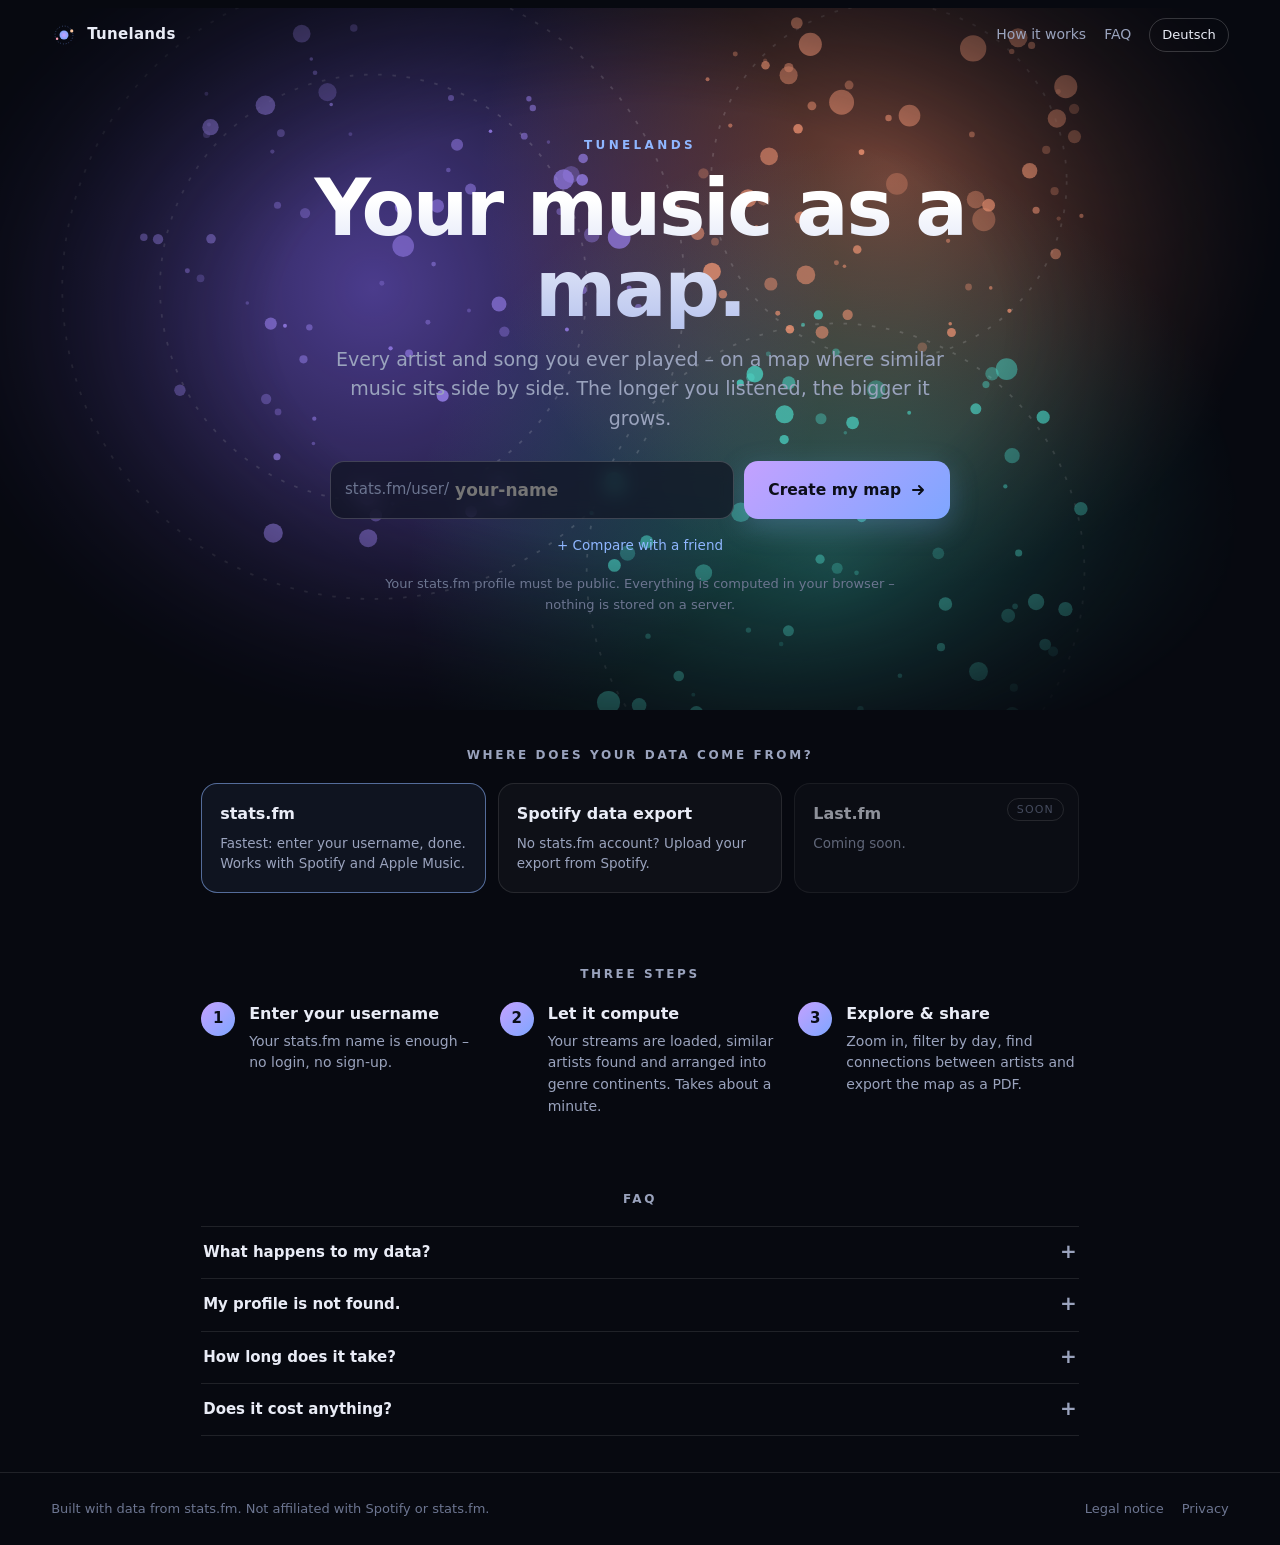
==== index.html @ 8b044fb0 "Klangkarte Beta" ====
<!doctype html>
<html lang="de">
<head>
<meta charset="utf-8">
<meta name="viewport" content="width=device-width,initial-scale=1,viewport-fit=cover">
<meta name="color-scheme" content="dark">
<meta name="robots" content="noindex, nofollow">
<title>Klangkarte – deine Musik als Landkarte</title>
<meta name="description" content="Deine Hörhistorie als interaktive Landkarte: ähnliche Artists liegen nebeneinander, die Größe zeigt deine Hörzeit. Mit stats.fm in einer Minute erstellt.">
<meta property="og:title" content="Klangkarte – deine Musik als Landkarte">
<meta property="og:description" content="Jeder Artist, jeder Song, den du je gehört hast – als Karte.">
<link rel="icon" href="data:image/svg+xml,%3Csvg xmlns='http://www.w3.org/2000/svg' viewBox='0 0 64 64'%3E%3Cdefs%3E%3CradialGradient id='g'%3E%3Cstop offset='0' stop-color='%23c4a1ff'/%3E%3Cstop offset='1' stop-color='%237ea6ff'/%3E%3C/radialGradient%3E%3C/defs%3E%3Crect width='64' height='64' rx='14' fill='%230b0e18'/%3E%3Ccircle cx='32' cy='32' r='11' fill='url(%23g)'/%3E%3Ccircle cx='32' cy='32' r='22' fill='none' stroke='%237ea6ff' stroke-opacity='.5' stroke-dasharray='2 5' stroke-width='2'/%3E%3Ccircle cx='51' cy='22' r='4' fill='%23ffc9a3'/%3E%3Ccircle cx='15' cy='41' r='3' fill='%23ff9fb5'/%3E%3C/svg%3E">
<meta name="theme-color" content="#070910">
<link rel="manifest" href="manifest.webmanifest">
<link rel="apple-touch-icon" href="icon-180.png">
<link rel="stylesheet" href="app.css" data-landing-css>
</head>
<body>
<div id="landing">
  <header class="top">
    <a class="brand" href="./"><svg width="26" height="26" viewBox="0 0 64 64" aria-hidden="true"><defs><radialGradient id="lg"><stop offset="0" stop-color="#c4a1ff"/><stop offset="1" stop-color="#7ea6ff"/></radialGradient></defs><circle cx="32" cy="32" r="11" fill="url(#lg)"/><circle cx="32" cy="32" r="22" fill="none" stroke="#7ea6ff" stroke-opacity=".55" stroke-dasharray="2 5" stroke-width="2"/><circle cx="51" cy="22" r="4" fill="#ffc9a3"/><circle cx="15" cy="41" r="3" fill="#ff9fb5"/></svg><span data-i="brand">Klangkarte</span></a>
    <nav><a href="#how" data-i="nav.how">So geht’s</a><a href="#faq" data-i="nav.faq">Fragen</a><button id="lang" type="button" data-i="lang.switch">English</button></nav>
  </header>

  <main>
    <section class="hero">
      <div class="art" aria-hidden="true">
        <svg viewBox="0 0 720 560" preserveAspectRatio="xMidYMid slice">
          <defs>
            <radialGradient id="g1" cx="50%" cy="50%" r="50%"><stop offset="0" stop-color="#8a6bff" stop-opacity=".55"/><stop offset="1" stop-color="#8a6bff" stop-opacity="0"/></radialGradient>
            <radialGradient id="g2" cx="50%" cy="50%" r="50%"><stop offset="0" stop-color="#ff8f6b" stop-opacity=".45"/><stop offset="1" stop-color="#ff8f6b" stop-opacity="0"/></radialGradient>
            <radialGradient id="g3" cx="50%" cy="50%" r="50%"><stop offset="0" stop-color="#3fd6c4" stop-opacity=".4"/><stop offset="1" stop-color="#3fd6c4" stop-opacity="0"/></radialGradient>
          </defs>
          <circle cx="210" cy="240" r="260" fill="url(#g1)"/><circle cx="500" cy="180" r="230" fill="url(#g2)"/><circle cx="470" cy="400" r="240" fill="url(#g3)"/>
          <g class="orb" fill="none" stroke="#fff" stroke-opacity=".16" stroke-dasharray="2 6">
            <circle cx="210" cy="240" r="120"/><circle cx="210" cy="240" r="175"/><circle cx="500" cy="180" r="100"/><circle cx="470" cy="400" r="140"/>
          </g>
          <g id="dots"></g>
        </svg>
      </div>
      <div class="inner">
        <div class="kicker" data-i="hero.kicker">Klangkarte</div>
        <h1 data-i="hero.title">Deine Musik als Landkarte.</h1>
        <p class="lead" data-i="hero.lead">Jeder Artist, jeder Song, den du je gehört hast – als Karte.</p>
        <form id="gen" autocomplete="off">
          <label class="field"><span class="pre" data-i="in.prefix">stats.fm/user/</span><input id="user" name="user" type="text" inputmode="text" autocapitalize="none" autocorrect="off" spellcheck="false" data-ip="in.placeholder" placeholder="dein-name" aria-label="stats.fm"></label>
          <button class="go" type="submit"><span data-i="in.go">Karte erstellen</span><svg width="16" height="16" viewBox="0 0 16 16" fill="none" stroke="currentColor" stroke-width="2" stroke-linecap="round" stroke-linejoin="round"><path d="M3 8h10M9 4l4 4-4 4"/></svg></button>
        </form>
        <div class="cmpbox"><button type="button" id="cmp-toggle" class="linkbtn"><span data-i="in.cmp">+ Mit einem Freund vergleichen</span></button>
          <label class="field hidden" id="cmp-field"><span class="pre" data-i="in.prefix2">Freund auf stats.fm/user/</span><input id="friend" type="text" autocapitalize="none" autocorrect="off" spellcheck="false" data-ip="in.cmp.ph" placeholder="name-des-freundes" aria-label="stats.fm friend"></label></div>
        <p class="hint" data-i="in.hint">Dein stats.fm-Profil muss öffentlich sein.</p>
        <div id="recent" class="recent hidden"></div>
      </div>
    </section>

    <section class="sources">
      <h2 data-i="src.title">Woher kommen deine Daten?</h2>
      <div class="cards">
        <button class="src on" data-src="statsfm" type="button"><b data-i="src.statsfm">stats.fm</b><span data-i="src.statsfm.d">Am schnellsten</span></button>
        <button class="src" data-src="spotify" id="src-spotify" type="button"><b data-i="src.spotify">Spotify-Datenexport</b><span data-i="src.spotify.d"></span></button>
        <button class="src dis" data-src="lastfm" type="button" disabled><b data-i="src.lastfm">Last.fm</b><span data-i="src.lastfm.d"></span><em data-i="src.soon">bald</em></button>
      </div>
    </section>

    <section id="how" class="how">
      <h2 data-i="how.title">In drei Schritten</h2>
      <ol>
        <li><b>1</b><div><h3 data-i="how.1">Nutzername eingeben</h3><p data-i="how.1d"></p></div></li>
        <li><b>2</b><div><h3 data-i="how.2">Berechnen lassen</h3><p data-i="how.2d"></p></div></li>
        <li><b>3</b><div><h3 data-i="how.3">Erkunden &amp; teilen</h3><p data-i="how.3d"></p></div></li>
      </ol>
    </section>

    <section id="faq" class="faq">
      <h2 data-i="faq.title">Fragen</h2>
      <details><summary data-i="faq.q1">Was passiert mit meinen Daten?</summary><p data-i="faq.a1"></p></details>
      <details><summary data-i="faq.q2">Mein Profil wird nicht gefunden.</summary><p data-i="faq.a2"></p></details>
      <details><summary data-i="faq.q3">Wie lange dauert es?</summary><p data-i="faq.a3"></p></details>
      <details><summary data-i="faq.q4">Kostet das etwas?</summary><p data-i="faq.a4"></p></details>
    </section>
  </main>

  <footer><span data-i="foot.made"></span><span class="sp"></span><a href="impressum.html" data-i="foot.imprint">Impressum</a><a href="datenschutz.html" data-i="foot.privacy">Datenschutz</a></footer>
</div>

<div id="progress" role="status" aria-live="polite">
  <div class="card">
    <div class="kicker" data-i="brand">Klangkarte</div>
    <h2 data-i="p.title">Deine Musik wird kartiert …</h2>
    <ol id="psteps">
      <li id="ps-profile" data-state="wait"><span class="dot"></span><div><b data-i="p.profile">Profil laden</b><span class="sub"></span><div class="bar"><i></i></div></div></li>
      <li id="ps-read" data-state="wait" class="hidden"><span class="dot"></span><div><b data-i="p.read">Datei lesen</b><span class="sub"></span><div class="bar"><i></i></div></div></li>
      <li id="ps-lookup" data-state="wait" class="hidden"><span class="dot"></span><div><b data-i="p.lookup">Artists und Cover nachschlagen</b><span class="sub"></span><div class="bar"><i></i></div></div></li>
      <li id="ps-streams" data-state="wait"><span class="dot"></span><div><b data-i="p.streams">Streams laden</b><span class="sub"></span><div class="bar"><i></i></div></div></li>
      <li id="ps-compute" data-state="wait"><span class="dot"></span><div><b data-i="p.compute">Karte berechnen</b><span class="sub"></span><div class="bar"><i></i></div></div></li>
      <li id="ps-images" data-state="wait"><span class="dot"></span><div><b data-i="p.images">Cover laden</b><span class="sub"></span><div class="bar"><i></i></div></div></li>
    </ol>
    <button id="pcancel" type="button" class="ghost" data-i="p.cancel">Abbrechen</button>
    <div id="perr" class="hidden"><h3 data-i="err.title">Das hat leider nicht geklappt</h3><p id="perr-msg"></p><button id="perr-back" type="button" class="go" data-i="err.back">Zurück</button></div>
  </div>
</div>

<div id="spmodal" class="modal" role="dialog" aria-modal="true" aria-labelledby="sp-h"><div class="card">
  <button class="mx" id="sp-close" type="button" aria-label="Close">×</button>
  <h2 id="sp-h" data-i="sp.title">Spotify-Datenexport</h2>
  <p class="lead2" data-i="sp.lead">Lade deinen Streaming-Verlauf von Spotify hoch. Die Dateien bleiben auf deinem Gerät; nur Künstlernamen werden bei stats.fm nachgeschlagen, um Genres und Cover zu finden.</p>
  <details class="how2"><summary data-i="sp.how">So bekommst du den Export</summary>
    <ol><li data-i="sp.s1">Öffne spotify.com/account/privacy und melde dich an.</li><li data-i="sp.s2">Wähle „Erweiterter Streaming-Verlauf“ (Extended streaming history) und fordere die Daten an.</li><li data-i="sp.s3">Spotify schickt dir eine E-Mail mit einem Download-Link. Das dauert meist ein paar Tage, manchmal bis zu 30 Tage.</li><li data-i="sp.s4">Lade die ZIP-Datei herunter und wähle sie unten aus, oder die Dateien „Streaming_History_Audio_….json“ daraus.</li></ol>
  </details>
  <label class="drop" id="sp-drop"><input id="sp-files" type="file" accept=".zip,.json,application/json,application/zip" multiple><span id="sp-drop-t" data-i="sp.drop">ZIP oder JSON-Dateien hierher ziehen oder auswählen</span></label>
  <label class="nm"><span data-i="sp.name">Anzeigename</span><input id="sp-name" type="text" maxlength="40" data-ip="sp.name.ph" placeholder="Mein Spotify"></label>
  <p id="sp-err" class="sperr hidden"></p>
  <div class="mrow"><button id="sp-go" class="go" type="button" disabled data-i="in.go">Karte erstellen</button></div>
</div></div>
<script src="pipeline.js"></script>
<script src="atlas.js"></script>
<script src="app.js"></script>
</body>
</html>
---- app.css ----
/* Klangkarte – Startseite (wird beim Start des Viewers deaktiviert) */
:root{--bg:#070910;--text:#e9ecf6;--muted:#9aa3bd;--dim:#6c7590;--line:rgba(255,255,255,.1);--line2:rgba(255,255,255,.18);--grad:linear-gradient(135deg,#c4a1ff,#7ea6ff);--ink:#0b0e18;--glass:rgba(16,20,34,.72)}
*{box-sizing:border-box;margin:0}
html{background:var(--bg);scroll-behavior:smooth}
body{background:var(--bg);color:var(--text);font:15px/1.55 "Segoe UI Variable Text","Segoe UI",system-ui,-apple-system,"Helvetica Neue",Arial,sans-serif;-webkit-font-smoothing:antialiased;min-height:100vh}
.hidden{display:none !important}
button{font:inherit;color:inherit;background:none;border:0;cursor:pointer}
a{color:inherit}
#landing{min-height:100vh;display:flex;flex-direction:column;transition:opacity .4s,transform .4s}
#landing.away{opacity:0;pointer-events:none;transform:scale(.985)}
.top{display:flex;align-items:center;justify-content:space-between;padding:18px max(20px,4vw);position:relative;z-index:3}
.brand{display:flex;align-items:center;gap:10px;text-decoration:none;font-weight:650;letter-spacing:.02em}
.top nav{display:flex;align-items:center;gap:18px;font-size:14px;color:var(--muted)}
.top nav a{text-decoration:none}.top nav a:hover{color:var(--text)}
#lang{padding:6px 12px;border:1px solid var(--line2);border-radius:99px;font-size:13px;color:var(--text)}
#lang:hover{background:rgba(255,255,255,.06)}
main{flex:1}
.hero{position:relative;min-height:min(78vh,720px);display:grid;place-items:center;padding:30px max(20px,4vw) 60px;overflow:hidden;margin-top:-62px;padding-top:92px}
.hero .art{position:absolute;inset:0;opacity:.95;mask-image:radial-gradient(ellipse at 50% 45%,#000 40%,transparent 88%)}
.hero .art svg{width:100%;height:100%}
.hero .orb{animation:spin 140s linear infinite;transform-origin:center;transform-box:fill-box}
@keyframes spin{to{transform:rotate(360deg)}}
.hero .inner{position:relative;max-width:760px;text-align:center}
.kicker{font-size:12px;letter-spacing:.28em;text-transform:uppercase;color:#8fb6ff;font-weight:650}
h1{font-size:clamp(40px,7.2vw,78px);line-height:1.03;letter-spacing:-.03em;font-weight:760;margin:14px 0 16px;background:linear-gradient(180deg,#fff 20%,#b8c4ee);-webkit-background-clip:text;background-clip:text;color:transparent}
.lead{font-size:clamp(16px,2vw,19px);color:var(--muted);max-width:640px;margin:0 auto 28px}
#gen{display:flex;gap:10px;justify-content:center;flex-wrap:wrap;max-width:620px;margin:0 auto}
.field{flex:1 1 320px;display:flex;align-items:center;background:var(--glass);border:1px solid var(--line2);border-radius:14px;padding:0 14px;backdrop-filter:blur(10px);transition:border-color .2s,box-shadow .2s}
.field:focus-within{border-color:#8fb6ff;box-shadow:0 0 0 4px rgba(126,166,255,.18)}
.field .pre{color:var(--dim);font-size:15px;white-space:nowrap}
.field input{flex:1;min-width:0;background:none;border:0;outline:0;color:var(--text);font:inherit;font-size:17px;padding:15px 6px;font-weight:550}
.go{display:inline-flex;align-items:center;justify-content:center;gap:9px;padding:0 24px;min-height:52px;border-radius:14px;background:var(--grad);color:var(--ink);font-weight:700;font-size:15.5px;transition:transform .15s,filter .15s,box-shadow .2s;box-shadow:0 8px 28px rgba(126,166,255,.25)}
.go:hover{filter:brightness(1.07);transform:translateY(-1px)}
.go:active{transform:none}
.hint{font-size:13px;color:var(--dim);margin-top:14px;max-width:520px;margin-inline:auto}
section h2{font-size:12px;letter-spacing:.22em;text-transform:uppercase;color:var(--muted);font-weight:650;margin-bottom:18px;text-align:center}
.sources,.how,.faq{max-width:980px;margin:0 auto;padding:36px max(20px,4vw)}
.cards{display:grid;grid-template-columns:repeat(auto-fit,minmax(230px,1fr));gap:12px}
.src{position:relative;text-align:left;padding:18px;border:1px solid var(--line);border-radius:16px;background:rgba(255,255,255,.03);display:flex;flex-direction:column;gap:6px;transition:border-color .2s,background .2s}
.src b{font-size:16px}.src span{font-size:13.5px;color:var(--muted)}
.src.on{border-color:rgba(143,182,255,.55);background:rgba(126,166,255,.07)}
.src.dis{opacity:.6;cursor:default}
.src em{position:absolute;top:14px;right:14px;font-style:normal;font-size:11px;letter-spacing:.1em;text-transform:uppercase;color:var(--dim);border:1px solid var(--line2);border-radius:99px;padding:2px 9px}
.how ol{list-style:none;padding:0;display:grid;grid-template-columns:repeat(auto-fit,minmax(240px,1fr));gap:18px}
.how li{display:flex;gap:14px;align-items:flex-start}
.how li b{flex:none;width:34px;height:34px;border-radius:50%;display:grid;place-items:center;background:var(--grad);color:var(--ink);font-weight:760}
.how h3{font-size:16px;margin-bottom:4px}.how p{font-size:14px;color:var(--muted)}
.faq details{border-top:1px solid var(--line);padding:14px 2px}
.faq details:last-child{border-bottom:1px solid var(--line)}
.faq summary{cursor:pointer;font-weight:600;list-style:none;display:flex;justify-content:space-between;gap:12px}
.faq summary::after{content:"+";color:var(--muted);font-size:20px;line-height:1}
.faq details[open] summary::after{content:"–"}
.faq p{color:var(--muted);margin-top:8px;font-size:14.5px;max-width:720px}
footer{display:flex;gap:18px;align-items:center;flex-wrap:wrap;padding:26px max(20px,4vw);border-top:1px solid var(--line);font-size:13px;color:var(--dim)}
footer .sp{flex:1}footer a{text-decoration:none}footer a:hover{color:var(--text)}

/* Fortschritt */
#progress{position:fixed;inset:0;z-index:20;display:none;place-items:center;padding:20px;background:radial-gradient(ellipse at 50% 30%,#12172a,#070910 70%)}
#progress.show{display:grid}
#progress .card{width:min(520px,100%);padding:30px 28px;border:1px solid var(--line);border-radius:22px;background:var(--glass);backdrop-filter:blur(14px)}
#progress h2{font-size:28px;letter-spacing:-.02em;margin:8px 0 22px;text-align:left;text-transform:none;color:var(--text);font-weight:720}
#psteps{list-style:none;padding:0;display:flex;flex-direction:column;gap:14px}
#psteps li{display:flex;gap:14px;align-items:flex-start;opacity:.45;transition:opacity .3s}
#psteps li[data-state=run],#psteps li[data-state=done]{opacity:1}
#psteps .dot{flex:none;width:18px;height:18px;border-radius:50%;border:2px solid var(--line2);margin-top:2px;position:relative}
#psteps li[data-state=run] .dot{border-color:#8fb6ff;border-top-color:transparent;animation:rot 0.9s linear infinite}
#psteps li[data-state=done] .dot{background:var(--grad);border-color:transparent}
#psteps li[data-state=done] .dot::after{content:"";position:absolute;left:5px;top:2px;width:4px;height:8px;border:solid var(--ink);border-width:0 2px 2px 0;transform:rotate(45deg)}
@keyframes rot{to{transform:rotate(360deg)}}
#psteps li>div{flex:1;min-width:0}
#psteps b{font-weight:600}.sub{display:block;font-size:12.5px;color:var(--muted);min-height:1.2em}
.bar{height:4px;border-radius:2px;background:rgba(255,255,255,.08);overflow:hidden;margin-top:6px}
.bar i{display:block;height:100%;width:0;background:var(--grad);border-radius:2px;transition:width .25s}
.ghost{margin-top:22px;padding:9px 16px;border:1px solid var(--line2);border-radius:10px;font-size:13px;color:var(--muted)}
.ghost:hover{color:var(--text)}
#perr{margin-top:6px}#perr h3{font-size:18px;margin-bottom:8px}#perr p{color:var(--muted);margin-bottom:18px;line-height:1.5}
@media (max-width:560px){.top nav a{display:none}.go{width:100%}.field{flex-basis:100%}}
@media (prefers-reduced-motion:reduce){.hero .orb{animation:none}}

.recent{margin:22px auto 0;max-width:560px;display:flex;flex-wrap:wrap;gap:8px;justify-content:center;align-items:center}
.recent .rh{width:100%;font-size:11px;letter-spacing:.2em;text-transform:uppercase;color:var(--dim);margin-bottom:2px}
.recent .chip{display:flex;border:1px solid var(--line2);border-radius:12px;background:rgba(255,255,255,.04);overflow:hidden}
.recent .o{display:flex;flex-direction:column;align-items:flex-start;padding:8px 12px;text-align:left}
.recent .o b{font-size:14px}.recent .o small{font-size:11.5px;color:var(--muted)}
.recent .o:hover{background:rgba(255,255,255,.07)}
.recent .x{padding:0 10px;color:var(--dim);font-size:18px}.recent .x:hover{color:var(--text);background:rgba(255,255,255,.07)}

.modal{position:fixed;inset:0;z-index:30;display:none;place-items:center;padding:16px;background:rgba(4,6,12,.72);backdrop-filter:blur(8px)}
.modal.show{display:grid}
.modal .card{position:relative;width:min(560px,100%);max-height:calc(100vh - 32px);overflow:auto;padding:26px 26px 22px;border:1px solid var(--line);border-radius:20px;background:#0e1222}
.modal h2{font-size:22px;letter-spacing:-.01em;margin:0 0 8px;text-transform:none;color:var(--text);text-align:left;font-weight:720}
.modal .lead2{color:var(--muted);font-size:14.5px;margin-bottom:14px}
.mx{position:absolute;top:12px;right:14px;font-size:26px;line-height:1;color:var(--muted);width:34px;height:34px;border-radius:9px}.mx:hover{background:rgba(255,255,255,.07);color:var(--text)}
.how2{border:1px solid var(--line);border-radius:12px;padding:10px 14px;margin-bottom:14px;background:rgba(255,255,255,.03)}
.how2 summary{cursor:pointer;font-weight:600;font-size:14px}
.how2 ol{margin:10px 0 2px;padding-left:20px;color:var(--muted);font-size:13.5px;display:grid;gap:6px}
.drop{display:grid;place-items:center;text-align:center;min-height:104px;border:1.5px dashed var(--line2);border-radius:14px;padding:16px;color:var(--muted);cursor:pointer;transition:border-color .2s,background .2s}
.drop:hover,.drop.over{border-color:#8fb6ff;background:rgba(126,166,255,.07);color:var(--text)}
.drop input{position:absolute;opacity:0;width:1px;height:1px}
.nm{display:flex;align-items:center;gap:12px;margin-top:14px;font-size:13.5px;color:var(--muted)}
.nm input{flex:1;background:rgba(255,255,255,.05);border:1px solid var(--line2);border-radius:10px;color:var(--text);font:inherit;padding:9px 12px;outline:0}
.nm input:focus{border-color:#8fb6ff}
.sperr{margin-top:12px;color:#ff8c9e;font-size:13.5px}
.mrow{display:flex;justify-content:flex-end;margin-top:16px}
.mrow .go:disabled{opacity:.4;cursor:default;transform:none;filter:none}

.cmpbox{margin:12px auto 0;max-width:620px;display:flex;flex-direction:column;align-items:center;gap:10px}
.linkbtn{font-size:13.5px;color:#8fb6ff;padding:4px 8px;border-radius:8px}.linkbtn:hover{background:rgba(143,182,255,.1)}
#cmp-field{width:100%}
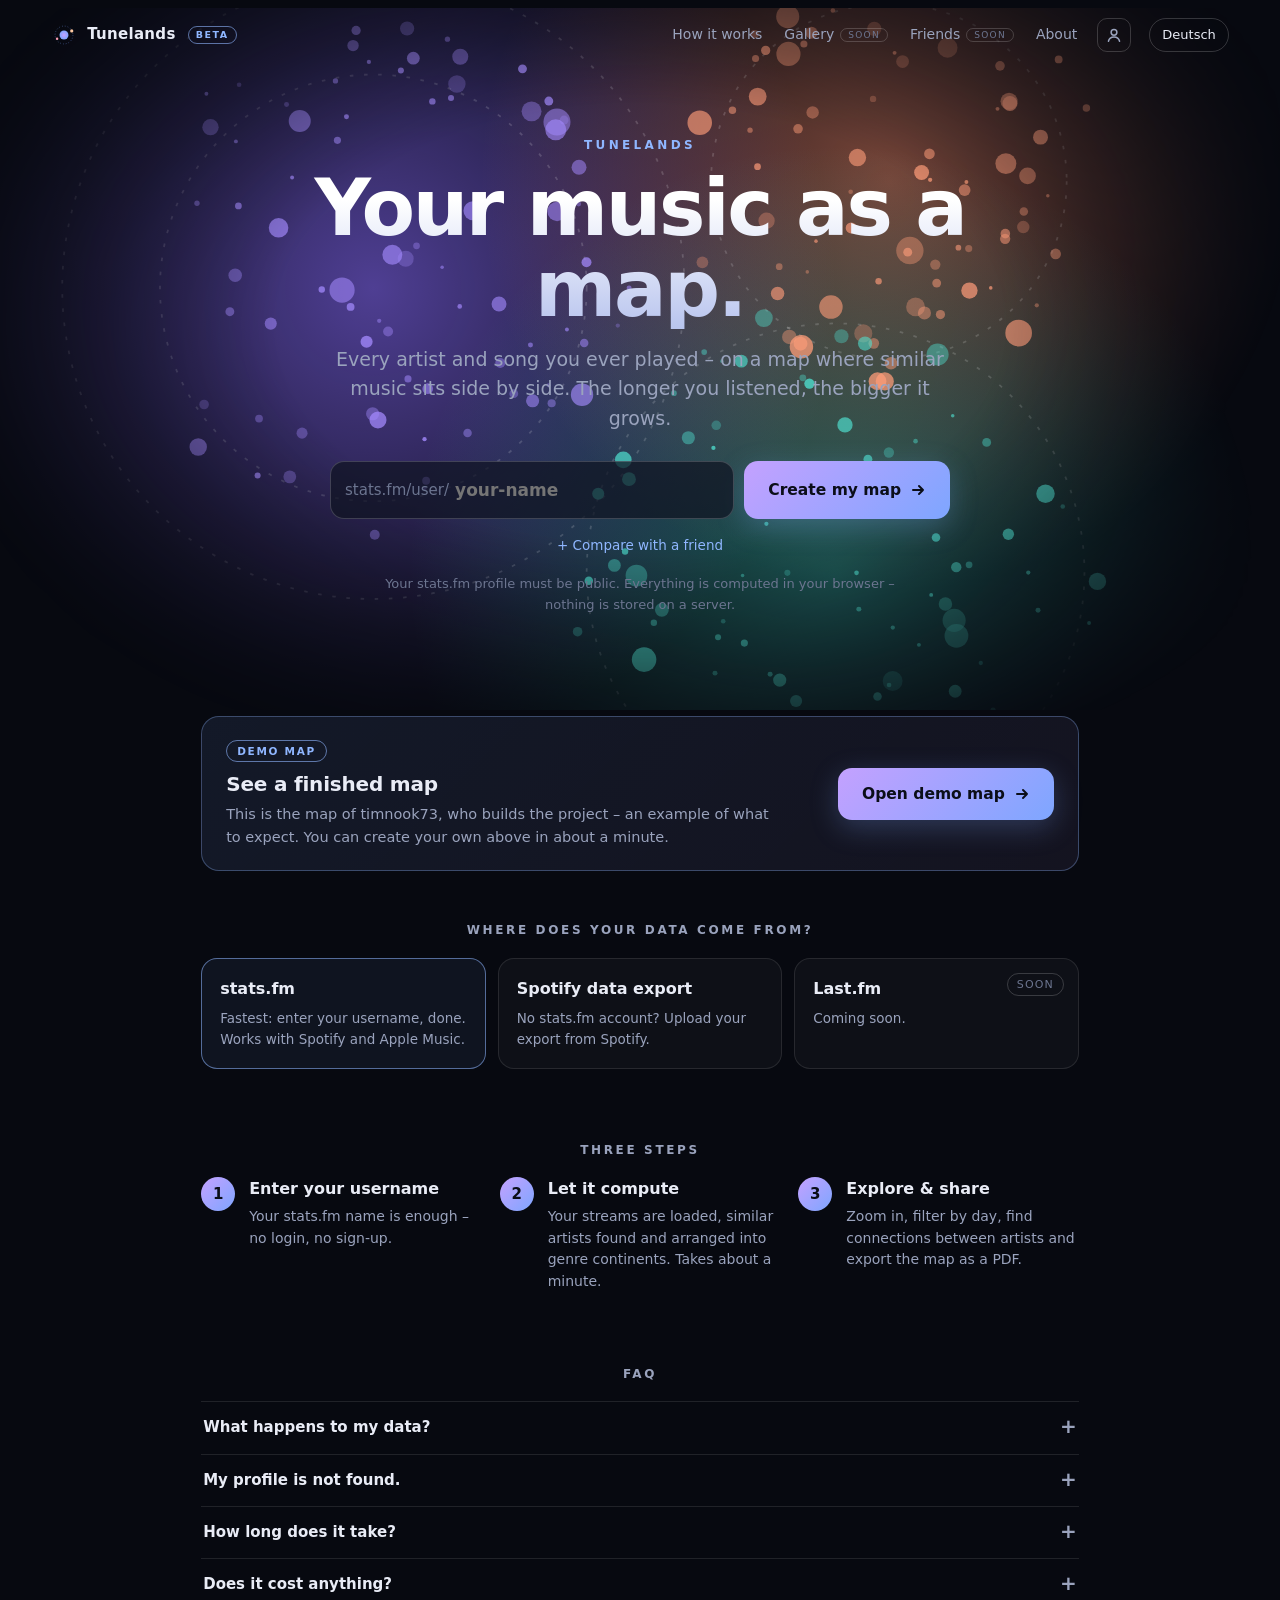
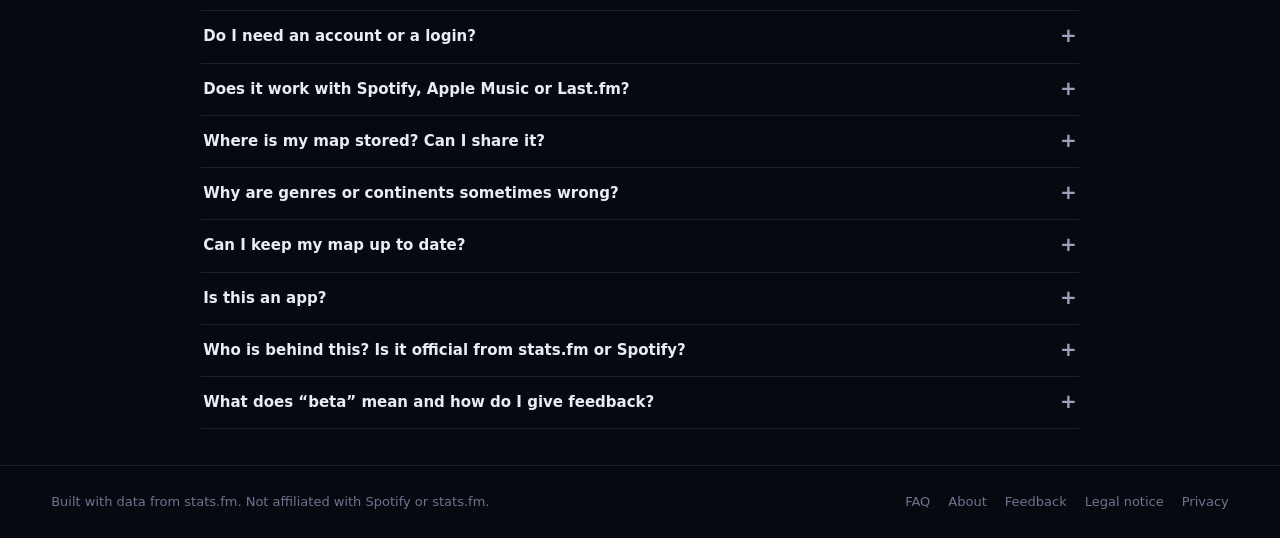
==== commit 75fb1ed9: "Update" ====
--- a/index.html
+++ b/index.html
@@ -14,13 +14,11 @@
 <link rel="manifest" href="manifest.webmanifest">
 <link rel="apple-touch-icon" href="icon-180.png">
 <link rel="stylesheet" href="app.css" data-landing-css>
+<script>try{var l=localStorage.getItem('kk-lang')||(/^de/i.test(navigator.language||'')?'de':'en');document.documentElement.lang=l}catch(e){}</script>
 </head>
 <body>
 <div id="landing">
-  <header class="top">
-    <a class="brand" href="./"><svg width="26" height="26" viewBox="0 0 64 64" aria-hidden="true"><defs><radialGradient id="lg"><stop offset="0" stop-color="#c4a1ff"/><stop offset="1" stop-color="#7ea6ff"/></radialGradient></defs><circle cx="32" cy="32" r="11" fill="url(#lg)"/><circle cx="32" cy="32" r="22" fill="none" stroke="#7ea6ff" stroke-opacity=".55" stroke-dasharray="2 5" stroke-width="2"/><circle cx="51" cy="22" r="4" fill="#ffc9a3"/><circle cx="15" cy="41" r="3" fill="#ff9fb5"/></svg><span data-i="brand">Klangkarte</span></a>
-    <nav><a href="#how" data-i="nav.how">So geht’s</a><a href="#faq" data-i="nav.faq">Fragen</a><button id="lang" type="button" data-i="lang.switch">English</button></nav>
-  </header>
+  <header class="top"><a class="brand" href="./"><svg width="26" height="26" viewBox="0 0 64 64" aria-hidden="true"><defs><radialGradient id="lg"><stop offset="0" stop-color="#c4a1ff"/><stop offset="1" stop-color="#7ea6ff"/></radialGradient></defs><circle cx="32" cy="32" r="11" fill="url(#lg)"/><circle cx="32" cy="32" r="22" fill="none" stroke="#7ea6ff" stroke-opacity=".55" stroke-dasharray="2 5" stroke-width="2"/><circle cx="51" cy="22" r="4" fill="#ffc9a3"/><circle cx="15" cy="41" r="3" fill="#ff9fb5"/></svg><span class="l-de">Klangkarte</span><span class="l-en">Tunelands</span><span class="betachip" id="betachip" hidden>Beta</span></a><button id="menu" class="menubtn" type="button" aria-label="Menü" aria-expanded="false"><i></i><i></i><i></i></button><nav id="nav"><a href="how.html"><span class="l-de">So geht’s</span><span class="l-en">How it works</span></a><a href="gallery.html"><span class="l-de">Galerie</span><span class="l-en">Gallery</span><em class="soonchip"><span class="l-de">bald</span><span class="l-en">soon</span></em></a><a href="friends.html"><span class="l-de">Freunde</span><span class="l-en">Friends</span><em class="soonchip"><span class="l-de">bald</span><span class="l-en">soon</span></em></a><a href="about.html"><span class="l-de">Über uns</span><span class="l-en">About</span></a><a class="profbtn" href="profile.html" aria-label="Profil"><svg width="18" height="18" viewBox="0 0 20 20" fill="none" stroke="currentColor" stroke-width="1.7" stroke-linecap="round"><circle cx="10" cy="7" r="3.2"/><path d="M3.8 17c.8-3.2 3.3-4.8 6.2-4.8s5.4 1.6 6.2 4.8"/></svg></a><button id="lang" type="button"><span class="l-de">English</span><span class="l-en">Deutsch</span></button></nav></header>
 
   <main>
     <section class="hero">
@@ -31,11 +29,11 @@
             <radialGradient id="g2" cx="50%" cy="50%" r="50%"><stop offset="0" stop-color="#ff8f6b" stop-opacity=".45"/><stop offset="1" stop-color="#ff8f6b" stop-opacity="0"/></radialGradient>
             <radialGradient id="g3" cx="50%" cy="50%" r="50%"><stop offset="0" stop-color="#3fd6c4" stop-opacity=".4"/><stop offset="1" stop-color="#3fd6c4" stop-opacity="0"/></radialGradient>
           </defs>
-          <circle cx="210" cy="240" r="260" fill="url(#g1)"/><circle cx="500" cy="180" r="230" fill="url(#g2)"/><circle cx="470" cy="400" r="240" fill="url(#g3)"/>
+          <circle class="glow g1" cx="210" cy="240" r="260" fill="url(#g1)"/><circle class="glow g2" cx="500" cy="180" r="230" fill="url(#g2)"/><circle class="glow g3" cx="470" cy="400" r="240" fill="url(#g3)"/>
           <g class="orb" fill="none" stroke="#fff" stroke-opacity=".16" stroke-dasharray="2 6">
             <circle cx="210" cy="240" r="120"/><circle cx="210" cy="240" r="175"/><circle cx="500" cy="180" r="100"/><circle cx="470" cy="400" r="140"/>
           </g>
-          <g id="dots"></g>
+          <g id="dots"><g class="drift d1" id="dots1"></g><g class="drift d2" id="dots2"></g><g class="drift d3" id="dots3"></g></g>
         </svg>
       </div>
       <div class="inner">
@@ -50,6 +48,13 @@
           <label class="field hidden" id="cmp-field"><span class="pre" data-i="in.prefix2">Freund auf stats.fm/user/</span><input id="friend" type="text" autocapitalize="none" autocorrect="off" spellcheck="false" data-ip="in.cmp.ph" placeholder="name-des-freundes" aria-label="stats.fm friend"></label></div>
         <p class="hint" data-i="in.hint">Dein stats.fm-Profil muss öffentlich sein.</p>
         <div id="recent" class="recent hidden"></div>
+      </div>
+    </section>
+
+    <section class="demo" id="demo">
+      <div class="dcard">
+        <div class="dtxt"><span class="dbadge" data-i="demo.badge">Demo-Karte</span><h2 data-i="demo.title">Schau dir eine fertige Karte an</h2><p data-i="demo.d">Das ist die Karte von timnook73, der das Projekt baut – als Beispiel, was dich erwartet. Deine eigene Karte erstellst du oben in einer Minute.</p></div>
+        <a id="demo-go" class="go ghostgo" href="https://timnook73.github.io/Klangkarte-App/" rel="noopener"><span data-i="demo.go">Demo-Karte öffnen</span><svg width="16" height="16" viewBox="0 0 16 16" fill="none" stroke="currentColor" stroke-width="2" stroke-linecap="round" stroke-linejoin="round"><path d="M3 8h10M9 4l4 4-4 4"/></svg></a>
       </div>
     </section>
 
@@ -77,10 +82,18 @@
       <details><summary data-i="faq.q2">Mein Profil wird nicht gefunden.</summary><p data-i="faq.a2"></p></details>
       <details><summary data-i="faq.q3">Wie lange dauert es?</summary><p data-i="faq.a3"></p></details>
       <details><summary data-i="faq.q4">Kostet das etwas?</summary><p data-i="faq.a4"></p></details>
+      <details><summary data-i="faq.q5">x</summary><p data-i="faq.a5"></p></details>
+      <details><summary data-i="faq.q6">x</summary><p data-i="faq.a6"></p></details>
+      <details><summary data-i="faq.q7">x</summary><p data-i="faq.a7"></p></details>
+      <details><summary data-i="faq.q8">x</summary><p data-i="faq.a8"></p></details>
+      <details><summary data-i="faq.q9">x</summary><p data-i="faq.a9"></p></details>
+      <details><summary data-i="faq.q10">x</summary><p data-i="faq.a10"></p></details>
+      <details><summary data-i="faq.q11">x</summary><p data-i="faq.a11"></p></details>
+      <details><summary data-i="faq.q12">x</summary><p data-i="faq.a12"></p></details>
     </section>
   </main>
 
-  <footer><span data-i="foot.made"></span><span class="sp"></span><a href="impressum.html" data-i="foot.imprint">Impressum</a><a href="datenschutz.html" data-i="foot.privacy">Datenschutz</a></footer>
+  <footer><span><span class="l-de">Gebaut mit Daten von stats.fm. Nicht mit Spotify oder stats.fm verbunden.</span><span class="l-en">Built with data from stats.fm. Not affiliated with Spotify or stats.fm.</span></span><span class="sp"></span><a href="index.html#faq"><span class="l-de">Fragen</span><span class="l-en">FAQ</span></a><a href="about.html"><span class="l-de">Über uns</span><span class="l-en">About</span></a><a id="foot-donate" class="hidden" href="#" target="_blank" rel="noopener"><span class="l-de">Projekt unterstützen</span><span class="l-en">Support the project</span></a><a id="foot-fb" class="hidden" href="#" target="_blank" rel="noopener">Feedback</a><a href="impressum.html"><span class="l-de">Impressum</span><span class="l-en">Legal notice</span></a><a href="datenschutz.html"><span class="l-de">Datenschutz</span><span class="l-en">Privacy</span></a></footer>
 </div>
 
 <div id="progress" role="status" aria-live="polite">
@@ -112,8 +125,10 @@
   <p id="sp-err" class="sperr hidden"></p>
   <div class="mrow"><button id="sp-go" class="go" type="button" disabled data-i="in.go">Karte erstellen</button></div>
 </div></div>
+<script src="config.js"></script>
 <script src="pipeline.js"></script>
 <script src="atlas.js"></script>
 <script src="app.js"></script>
+<script src="site.js"></script>
 </body>
 </html>
--- a/app.css
+++ b/app.css
@@ -1,8 +1,8 @@
 /* Klangkarte – Startseite (wird beim Start des Viewers deaktiviert) */
 :root{--bg:#070910;--text:#e9ecf6;--muted:#9aa3bd;--dim:#6c7590;--line:rgba(255,255,255,.1);--line2:rgba(255,255,255,.18);--grad:linear-gradient(135deg,#c4a1ff,#7ea6ff);--ink:#0b0e18;--glass:rgba(16,20,34,.72)}
 *{box-sizing:border-box;margin:0}
-html{background:var(--bg);scroll-behavior:smooth}
-body{background:var(--bg);color:var(--text);font:15px/1.55 "Segoe UI Variable Text","Segoe UI",system-ui,-apple-system,"Helvetica Neue",Arial,sans-serif;-webkit-font-smoothing:antialiased;min-height:100vh}
+html{background:var(--bg);scroll-behavior:smooth;overflow-x:clip}
+body{overflow-x:clip;max-width:100vw;background:var(--bg);color:var(--text);font:15px/1.55 "Segoe UI Variable Text","Segoe UI",system-ui,-apple-system,"Helvetica Neue",Arial,sans-serif;-webkit-font-smoothing:antialiased;min-height:100vh}
 .hidden{display:none !important}
 button{font:inherit;color:inherit;background:none;border:0;cursor:pointer}
 a{color:inherit}
@@ -10,25 +10,27 @@
 #landing.away{opacity:0;pointer-events:none;transform:scale(.985)}
 .top{display:flex;align-items:center;justify-content:space-between;padding:18px max(20px,4vw);position:relative;z-index:3}
 .brand{display:flex;align-items:center;gap:10px;text-decoration:none;font-weight:650;letter-spacing:.02em}
+.betachip{margin-left:2px;padding:1px 7px;border-radius:999px;border:1px solid rgba(143,182,255,.6);color:#8fb6ff;font-size:9.5px;letter-spacing:.16em;text-transform:uppercase;font-weight:650}
+.betachip[hidden]{display:none}
 .top nav{display:flex;align-items:center;gap:18px;font-size:14px;color:var(--muted)}
 .top nav a{text-decoration:none}.top nav a:hover{color:var(--text)}
 #lang{padding:6px 12px;border:1px solid var(--line2);border-radius:99px;font-size:13px;color:var(--text)}
 #lang:hover{background:rgba(255,255,255,.06)}
 main{flex:1}
-.hero{position:relative;min-height:min(78vh,720px);display:grid;place-items:center;padding:30px max(20px,4vw) 60px;overflow:hidden;margin-top:-62px;padding-top:92px}
+.hero{position:relative;min-height:min(78vh,720px);display:grid;grid-template-columns:minmax(0,1fr);place-items:center;padding:30px max(20px,4vw) 60px;overflow:hidden;margin-top:-62px;padding-top:92px}
 .hero .art{position:absolute;inset:0;opacity:.95;mask-image:radial-gradient(ellipse at 50% 45%,#000 40%,transparent 88%)}
 .hero .art svg{width:100%;height:100%}
 .hero .orb{animation:spin 140s linear infinite;transform-origin:center;transform-box:fill-box}
 @keyframes spin{to{transform:rotate(360deg)}}
-.hero .inner{position:relative;max-width:760px;text-align:center}
+.hero .inner{position:relative;width:100%;max-width:760px;min-width:0;text-align:center}
 .kicker{font-size:12px;letter-spacing:.28em;text-transform:uppercase;color:#8fb6ff;font-weight:650}
 h1{font-size:clamp(40px,7.2vw,78px);line-height:1.03;letter-spacing:-.03em;font-weight:760;margin:14px 0 16px;background:linear-gradient(180deg,#fff 20%,#b8c4ee);-webkit-background-clip:text;background-clip:text;color:transparent}
 .lead{font-size:clamp(16px,2vw,19px);color:var(--muted);max-width:640px;margin:0 auto 28px}
-#gen{display:flex;gap:10px;justify-content:center;flex-wrap:wrap;max-width:620px;margin:0 auto}
-.field{flex:1 1 320px;display:flex;align-items:center;background:var(--glass);border:1px solid var(--line2);border-radius:14px;padding:0 14px;backdrop-filter:blur(10px);transition:border-color .2s,box-shadow .2s}
+#gen{display:flex;gap:10px;justify-content:center;flex-wrap:wrap;width:100%;max-width:620px;margin:0 auto}
+.field{flex:1 1 320px;min-width:0;display:flex;align-items:center;background:var(--glass);border:1px solid var(--line2);border-radius:14px;padding:0 14px;backdrop-filter:blur(10px);transition:border-color .2s,box-shadow .2s}
 .field:focus-within{border-color:#8fb6ff;box-shadow:0 0 0 4px rgba(126,166,255,.18)}
-.field .pre{color:var(--dim);font-size:15px;white-space:nowrap}
-.field input{flex:1;min-width:0;background:none;border:0;outline:0;color:var(--text);font:inherit;font-size:17px;padding:15px 6px;font-weight:550}
+.field .pre{color:var(--dim);font-size:clamp(12.5px,3.7vw,15px);white-space:nowrap;flex:none}
+.field input{flex:1;width:100%;min-width:0;background:none;border:0;outline:0;color:var(--text);font:inherit;font-size:17px;padding:15px 6px;font-weight:550}
 .go{display:inline-flex;align-items:center;justify-content:center;gap:9px;padding:0 24px;min-height:52px;border-radius:14px;background:var(--grad);color:var(--ink);font-weight:700;font-size:15.5px;transition:transform .15s,filter .15s,box-shadow .2s;box-shadow:0 8px 28px rgba(126,166,255,.25)}
 .go:hover{filter:brightness(1.07);transform:translateY(-1px)}
 .go:active{transform:none}
@@ -74,8 +76,38 @@
 .ghost{margin-top:22px;padding:9px 16px;border:1px solid var(--line2);border-radius:10px;font-size:13px;color:var(--muted)}
 .ghost:hover{color:var(--text)}
 #perr{margin-top:6px}#perr h3{font-size:18px;margin-bottom:8px}#perr p{color:var(--muted);margin-bottom:18px;line-height:1.5}
-@media (max-width:560px){.top nav a{display:none}.go{width:100%}.field{flex-basis:100%}}
-@media (prefers-reduced-motion:reduce){.hero .orb{animation:none}}
+@media (max-width:560px){.go{width:100%}.field{flex-basis:100%}.hero{padding-inline:16px}}
+/* Bewegung: Hintergrund atmet und driftet, Texte blenden weich ein */
+.hero .drift{animation:drift 26s ease-in-out infinite alternate;transform-box:fill-box;transform-origin:center}
+.hero .drift.d2{animation-duration:32s;animation-delay:-9s}.hero .drift.d3{animation-duration:29s;animation-delay:-17s}
+@keyframes drift{0%{transform:translate(-16px,10px) scale(.98)}50%{transform:translate(12px,-14px) scale(1.03)}100%{transform:translate(18px,12px) scale(1)}}
+.hero .glow{animation:breathe 9s ease-in-out infinite;transform-box:fill-box;transform-origin:center}
+.hero .glow.g2{animation-duration:12s;animation-delay:-4s}.hero .glow.g3{animation-duration:15s;animation-delay:-8s}
+@keyframes breathe{0%,100%{transform:scale(.94);opacity:.8}50%{transform:scale(1.08);opacity:1}}
+.hero .tw{animation:twinkle 4.8s ease-in-out infinite}
+@keyframes twinkle{0%,100%{opacity:.18}50%{opacity:1}}
+@keyframes rise{from{opacity:0;transform:translateY(26px)}to{opacity:1;transform:none}}
+@keyframes fadein{from{opacity:0}to{opacity:1}}
+.top{animation:fadein .9s .05s both}
+.hero .inner>*{animation:rise .95s cubic-bezier(.2,.7,.2,1) both}
+.hero .inner>:nth-child(1){animation-delay:.15s}.hero .inner>:nth-child(2){animation-delay:.28s}.hero .inner>:nth-child(3){animation-delay:.42s}
+.hero .inner>:nth-child(4){animation-delay:.56s}.hero .inner>:nth-child(5){animation-delay:.7s}.hero .inner>:nth-child(6){animation-delay:.8s}.hero .inner>:nth-child(7){animation-delay:.9s}
+.hero .art{animation:fadein 1.8s .1s both}
+/* beim Scrollen: Bereiche blenden nacheinander ein (Klasse rv setzt app.js, nur wenn Bewegung erlaubt ist) */
+.rv{opacity:0;transform:translateY(28px);transition:opacity .8s cubic-bezier(.2,.7,.2,1),transform .8s cubic-bezier(.2,.7,.2,1);transition-delay:calc(var(--d,0) * 90ms)}
+.rv.in{opacity:1;transform:none}
+.src,.go,.dcard{will-change:auto}
+@media (prefers-reduced-motion:reduce){.hero .orb,.hero .drift,.hero .glow,.hero .tw,.hero .inner>*,.hero .art,.top{animation:none}.rv{opacity:1;transform:none;transition:none}}
+
+/* Demo-Karte */
+.demo{max-width:980px;margin:0 auto;padding:6px max(20px,4vw) 14px}
+.dcard{display:flex;align-items:center;justify-content:space-between;gap:20px;flex-wrap:wrap;padding:22px 24px;border:1px solid rgba(143,182,255,.32);border-radius:18px;background:linear-gradient(135deg,rgba(126,166,255,.10),rgba(196,161,255,.07))}
+.dtxt{flex:1 1 320px;min-width:0}
+.dbadge{display:inline-block;padding:2px 10px;border-radius:99px;border:1px solid rgba(143,182,255,.6);color:#8fb6ff;font-size:10.5px;letter-spacing:.16em;text-transform:uppercase;font-weight:650}
+.dcard h2{line-height:1.25;margin:10px 0 6px;text-align:left;font-size:20px;letter-spacing:-.01em;text-transform:none;color:var(--text);font-weight:720}
+.dcard p{color:var(--muted);font-size:14.5px;max-width:560px}
+.ghostgo{text-decoration:none;background:var(--grad);flex:none}
+@media (max-width:560px){.dcard{padding:18px}.ghostgo{width:100%}}
 
 .recent{margin:22px auto 0;max-width:560px;display:flex;flex-wrap:wrap;gap:8px;justify-content:center;align-items:center}
 .recent .rh{width:100%;font-size:11px;letter-spacing:.2em;text-transform:uppercase;color:var(--dim);margin-bottom:2px}
@@ -107,3 +139,81 @@
 .cmpbox{margin:12px auto 0;max-width:620px;display:flex;flex-direction:column;align-items:center;gap:10px}
 .linkbtn{font-size:13.5px;color:#8fb6ff;padding:4px 8px;border-radius:8px}.linkbtn:hover{background:rgba(143,182,255,.1)}
 #cmp-field{width:100%}
+
+/* ===== Mehrseiten-Gerüst: gemeinsame Kopfzeile, Unterseiten ===== */
+html[lang=de] .l-en,html[lang=en] .l-de{display:none !important}
+.top nav a{padding:6px 2px;border-radius:10px}
+.top nav a.on{color:var(--text)}
+.soonchip{margin-left:6px;font-style:normal;font-size:9px;letter-spacing:.14em;text-transform:uppercase;color:var(--dim);border:1px solid var(--line2);border-radius:99px;padding:1px 7px;vertical-align:1px}
+.profbtn{display:inline-grid;place-items:center;width:34px;height:34px;padding:0 !important;border:1px solid var(--line2);border-radius:50%;color:var(--muted)}
+.profbtn:hover,.profbtn.on{color:var(--text);background:rgba(255,255,255,.06)}
+.menubtn{display:none;width:42px;height:42px;border:1px solid var(--line2);border-radius:12px;flex-direction:column;align-items:center;justify-content:center;gap:4px}
+.menubtn i{display:block;width:18px;height:2px;border-radius:2px;background:var(--text);transition:transform .2s,opacity .2s}
+.menubtn[aria-expanded=true] i:nth-child(1){transform:translateY(6px) rotate(45deg)}
+.menubtn[aria-expanded=true] i:nth-child(2){opacity:0}
+.menubtn[aria-expanded=true] i:nth-child(3){transform:translateY(-6px) rotate(-45deg)}
+@media (max-width:820px){
+  .menubtn{display:flex}
+  .top nav{display:none;position:absolute;top:calc(100% - 4px);left:max(16px,4vw);right:max(16px,4vw);flex-direction:column;align-items:stretch;gap:2px;padding:10px;background:rgba(12,16,30,.97);border:1px solid var(--line2);border-radius:18px;backdrop-filter:blur(14px);box-shadow:0 18px 50px rgba(0,0,0,.5);z-index:20;font-size:16px}
+  .top nav.open{display:flex}
+  .top nav a{padding:12px 14px}
+  .top nav .profbtn{width:auto;height:auto;border-radius:10px;border:0;justify-content:flex-start;padding:12px 14px !important;display:flex;gap:10px}
+  .top nav .profbtn::after{content:"Profil";font-size:16px}
+  html[lang=en] .top nav .profbtn::after{content:"Profile"}
+  #lang{align-self:flex-start;margin:6px 4px 4px}
+}
+
+/* Unterseiten */
+body.sub #landing{min-height:100vh}
+.phero{padding:46px max(20px,4vw) 14px;text-align:center}
+.phero .pin{max-width:720px;margin:0 auto}
+.phero h1{font-size:clamp(32px,6vw,54px);margin:12px 0 12px}
+.phero .lead{margin-bottom:8px}
+.phero.small{padding-top:30px}.phero.small h1{font-size:clamp(28px,5vw,40px);margin-bottom:0}
+.phero .dbadge{margin-bottom:14px}
+.psec{max-width:980px;margin:0 auto;padding:18px max(20px,4vw)}
+.pgrid{display:grid;grid-template-columns:repeat(auto-fit,minmax(min(100%,320px),1fr));gap:16px;align-items:start}
+.pcard{min-width:0;padding:22px;border:1px solid var(--line);border-radius:18px;background:rgba(255,255,255,.03)}
+.pcard h2{text-align:left;text-transform:none;letter-spacing:-.01em;font-size:18px;color:var(--text);font-weight:700;margin-bottom:10px}
+.ptxt{font-size:14.5px;color:var(--muted)}
+.ptxt p+p,.ptxt ul+p,.ptxt ol+p,.ptxt p+ul,.ptxt div+p{margin-top:10px}
+.ptxt ul,.ptxt ol{padding-left:1.25em}
+.ptxt li{margin:6px 0}
+.ptxt li::marker{color:var(--dim)}
+.ptxt b{color:var(--text);font-weight:650}
+.ptxt a{color:#8fb6ff}
+.muted{color:var(--dim) !important;font-size:13px}
+.center{text-align:center;color:var(--muted)}.center a{color:#8fb6ff}
+.bigsteps{list-style:none;padding:0;display:grid;grid-template-columns:repeat(auto-fit,minmax(min(100%,260px),1fr));gap:18px}
+.bigsteps li{display:flex;gap:14px;align-items:flex-start;padding:18px;border:1px solid var(--line);border-radius:18px;background:rgba(255,255,255,.03)}
+.bigsteps b{flex:none;width:36px;height:36px;border-radius:50%;display:grid;place-items:center;background:var(--grad);color:var(--ink);font-weight:760}
+.bigsteps h3{font-size:16px;margin-bottom:4px}.bigsteps p{font-size:14px;color:var(--muted)}
+.skelgrid{display:grid;grid-template-columns:repeat(auto-fit,minmax(min(100%,200px),1fr));gap:14px}
+.skel{position:relative;padding:14px;border:1px dashed var(--line2);border-radius:16px;background:rgba(255,255,255,.02);overflow:hidden}
+.sk-art{aspect-ratio:4/3;border-radius:12px;background:radial-gradient(ellipse at 50% 50%,rgba(126,166,255,.14),rgba(7,9,16,0) 70%),#0d1120;position:relative;overflow:hidden;margin-bottom:12px}
+.sk-art i{position:absolute;border-radius:50%;background:var(--grad);opacity:.5;animation:skf 6s ease-in-out infinite}
+.sk-art i:nth-child(1){width:22%;aspect-ratio:1;left:18%;top:22%}
+.sk-art i:nth-child(2){width:12%;aspect-ratio:1;left:58%;top:32%;animation-delay:-1.5s;background:#ffc9a3}
+.sk-art i:nth-child(3){width:16%;aspect-ratio:1;left:40%;top:60%;animation-delay:-3s;background:#4fe0cf}
+.sk-art i:nth-child(4){width:8%;aspect-ratio:1;left:72%;top:62%;animation-delay:-4.5s;background:#ff9fb5}
+@keyframes skf{0%,100%{transform:translate(0,0)}50%{transform:translate(5px,-6px)}}
+.sk-l{height:10px;border-radius:6px;background:linear-gradient(90deg,rgba(255,255,255,.06),rgba(255,255,255,.14),rgba(255,255,255,.06));background-size:200% 100%;animation:shim 2.4s linear infinite;margin-bottom:8px}
+.sk-l.s{width:55%}
+@keyframes shim{to{background-position:-200% 0}}
+.sk-tag{position:absolute;top:22px;left:22px;font-size:10px;letter-spacing:.14em;text-transform:uppercase;color:var(--text);background:rgba(7,9,16,.7);border:1px solid var(--line2);border-radius:99px;padding:2px 9px}
+.legaltxt{max-width:760px;margin:0 auto;color:var(--muted);font-size:15px}
+.legaltxt h2{text-align:left;text-transform:none;letter-spacing:-.01em;font-size:18px;color:var(--text);font-weight:700;margin:26px 0 8px}
+.legaltxt p+p{margin-top:10px}
+.legaltxt a{color:#8fb6ff}
+.legaltxt b{color:var(--text)}
+.todo{background:#2a1f0e;border:1px solid #6b4a14;border-radius:12px;padding:12px 14px;color:#ffd89a;font-size:14px}
+.cmp-leg{display:flex;flex-wrap:wrap;gap:6px 14px;margin:14px 0 12px;font-size:13px;color:var(--muted)}
+.cmp-sw{display:inline-flex;align-items:center;gap:6px}
+.cmp-sw i{width:11px;height:11px;border-radius:50%;display:inline-block;box-shadow:0 0 0 1px rgba(255,255,255,.15)}
+.social a{display:inline-block;margin:2px 8px 2px 0;padding:5px 12px;border:1px solid var(--line2);border-radius:99px;text-decoration:none;color:var(--text);font-size:13.5px}
+.social a:hover{background:rgba(255,255,255,.06)}
+.ptxt .go{min-height:44px;padding:0 20px;text-decoration:none;color:var(--ink)}
+.ptxt a.go{color:var(--ink)}
+body.sub footer{margin-top:30px}
+@media (max-width:560px){.pcard{padding:18px}.phero{padding-top:30px}}
+@media (max-width:820px){.menubtn{width:38px;height:38px}.top{padding-top:14px;padding-bottom:14px}}
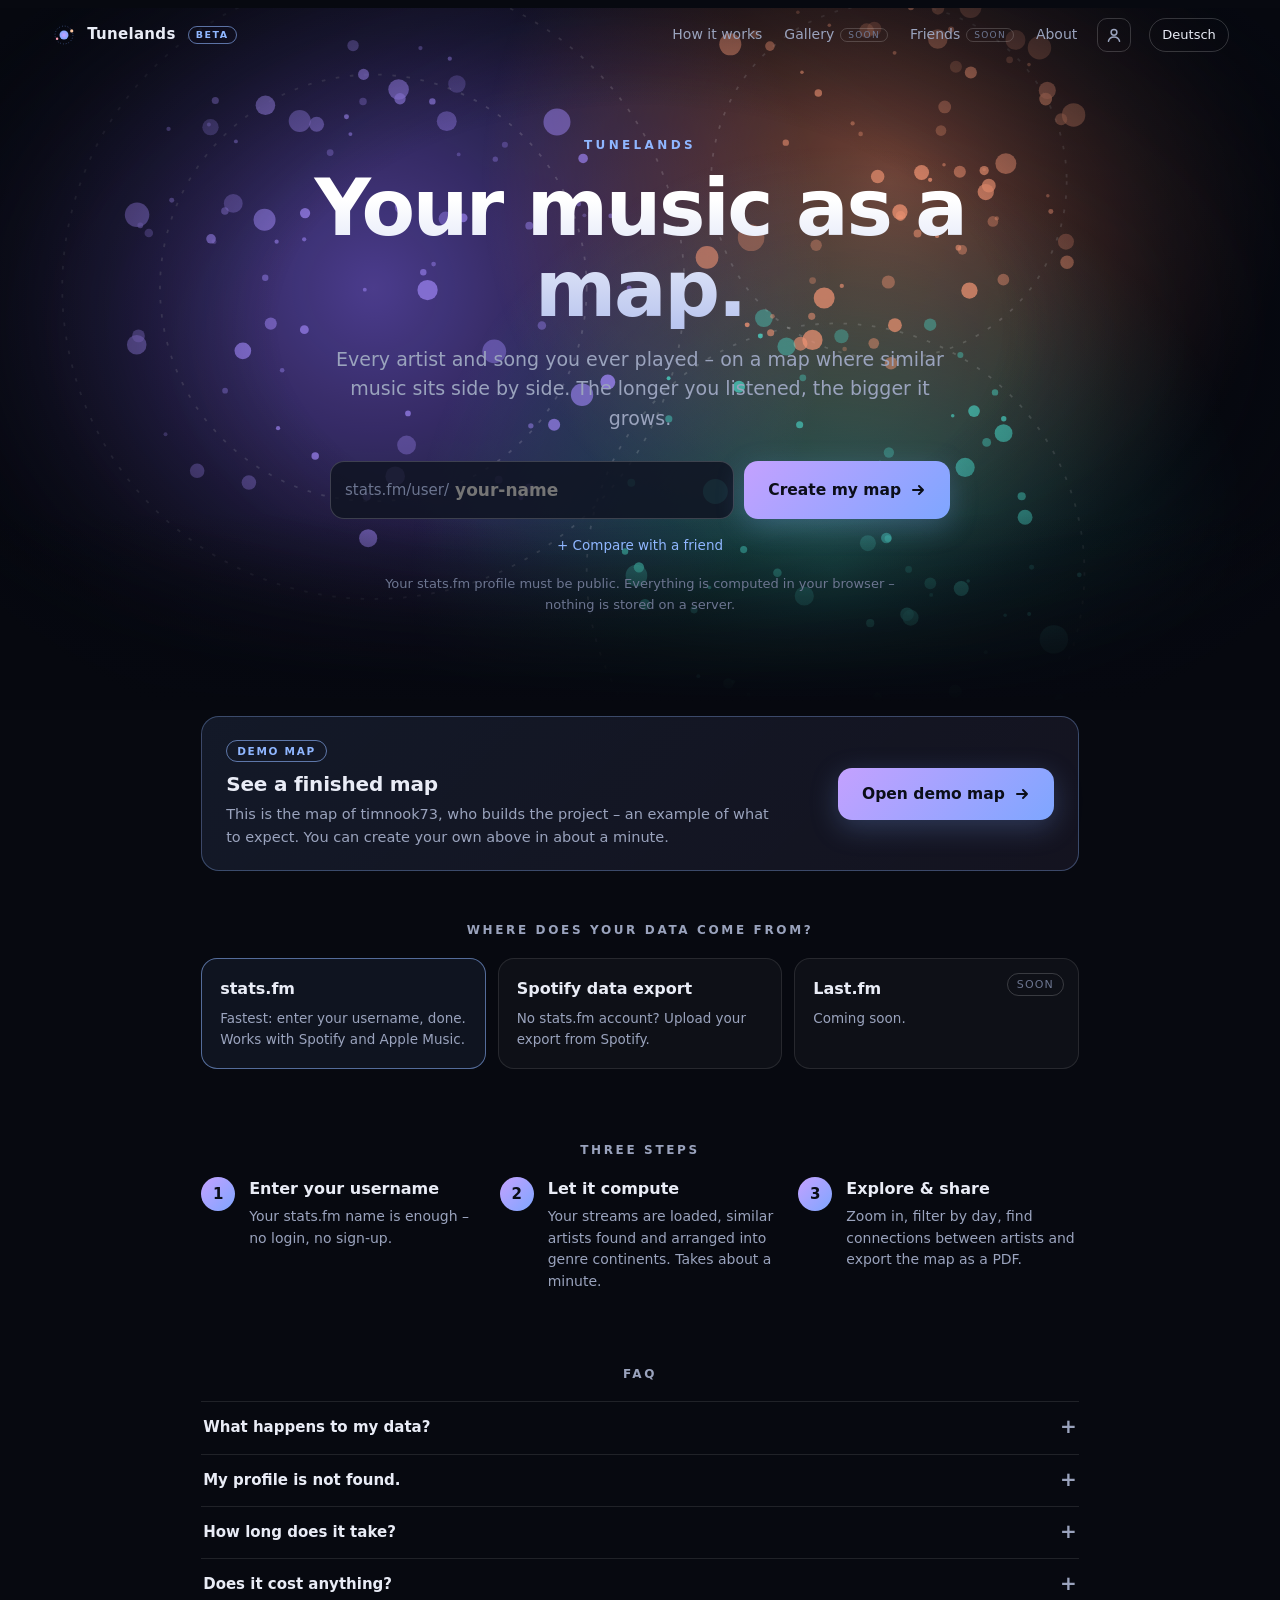
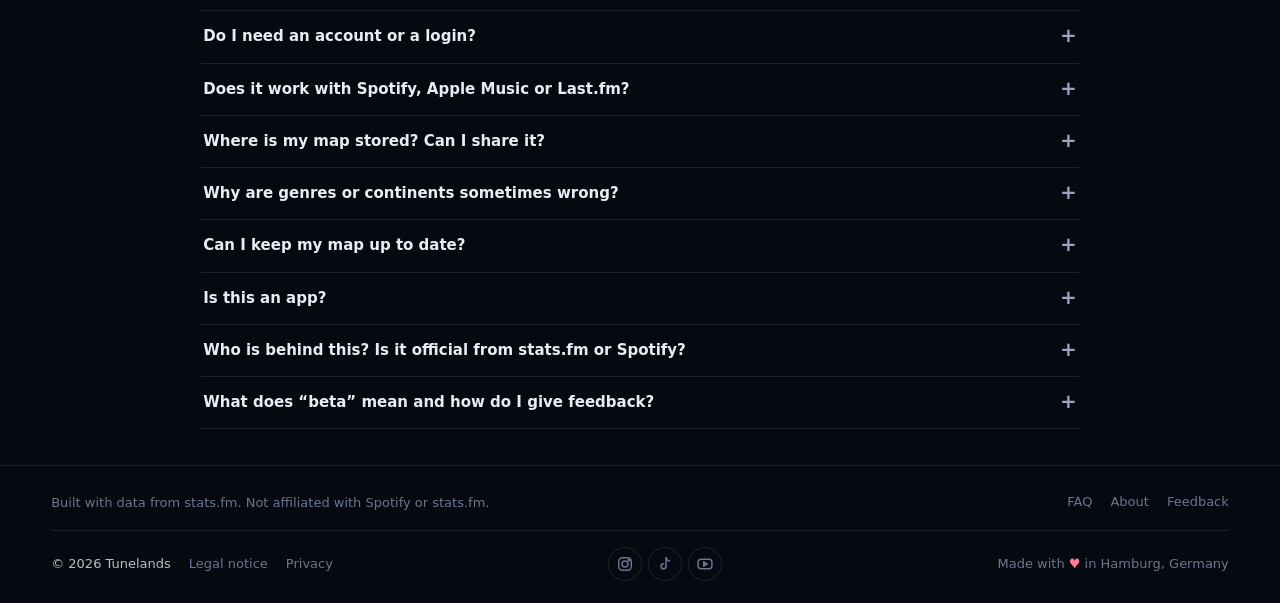
==== commit 12505c93: "Update" ====
--- a/index.html
+++ b/index.html
@@ -23,18 +23,13 @@
   <main>
     <section class="hero">
       <div class="art" aria-hidden="true">
-        <svg viewBox="0 0 720 560" preserveAspectRatio="xMidYMid slice">
-          <defs>
-            <radialGradient id="g1" cx="50%" cy="50%" r="50%"><stop offset="0" stop-color="#8a6bff" stop-opacity=".55"/><stop offset="1" stop-color="#8a6bff" stop-opacity="0"/></radialGradient>
-            <radialGradient id="g2" cx="50%" cy="50%" r="50%"><stop offset="0" stop-color="#ff8f6b" stop-opacity=".45"/><stop offset="1" stop-color="#ff8f6b" stop-opacity="0"/></radialGradient>
-            <radialGradient id="g3" cx="50%" cy="50%" r="50%"><stop offset="0" stop-color="#3fd6c4" stop-opacity=".4"/><stop offset="1" stop-color="#3fd6c4" stop-opacity="0"/></radialGradient>
-          </defs>
-          <circle class="glow g1" cx="210" cy="240" r="260" fill="url(#g1)"/><circle class="glow g2" cx="500" cy="180" r="230" fill="url(#g2)"/><circle class="glow g3" cx="470" cy="400" r="240" fill="url(#g3)"/>
-          <g class="orb" fill="none" stroke="#fff" stroke-opacity=".16" stroke-dasharray="2 6">
-            <circle cx="210" cy="240" r="120"/><circle cx="210" cy="240" r="175"/><circle cx="500" cy="180" r="100"/><circle cx="470" cy="400" r="140"/>
-          </g>
-          <g id="dots"><g class="drift d1" id="dots1"></g><g class="drift d2" id="dots2"></g><g class="drift d3" id="dots3"></g></g>
-        </svg>
+        <svg class="layer glow g1" viewBox="0 0 720 560" preserveAspectRatio="xMidYMid slice" style="transform-origin:29% 43%"><defs><radialGradient id="g1" cx="50%" cy="50%" r="50%"><stop offset="0" stop-color="#8a6bff" stop-opacity=".55"/><stop offset="1" stop-color="#8a6bff" stop-opacity="0"/></radialGradient></defs><circle cx="210" cy="240" r="260" fill="url(#g1)"/></svg>
+        <svg class="layer glow g2" viewBox="0 0 720 560" preserveAspectRatio="xMidYMid slice" style="transform-origin:69% 32%"><defs><radialGradient id="g2" cx="50%" cy="50%" r="50%"><stop offset="0" stop-color="#ff8f6b" stop-opacity=".45"/><stop offset="1" stop-color="#ff8f6b" stop-opacity="0"/></radialGradient></defs><circle cx="500" cy="180" r="230" fill="url(#g2)"/></svg>
+        <svg class="layer glow g3" viewBox="0 0 720 560" preserveAspectRatio="xMidYMid slice" style="transform-origin:65% 71%"><defs><radialGradient id="g3" cx="50%" cy="50%" r="50%"><stop offset="0" stop-color="#3fd6c4" stop-opacity=".4"/><stop offset="1" stop-color="#3fd6c4" stop-opacity="0"/></radialGradient></defs><circle cx="470" cy="400" r="240" fill="url(#g3)"/></svg>
+        <svg class="layer orbs" viewBox="0 0 720 560" preserveAspectRatio="xMidYMid slice" fill="none" stroke="#fff" stroke-opacity=".16" stroke-dasharray="2 6"><circle cx="210" cy="240" r="120"/><circle cx="210" cy="240" r="175"/><circle cx="500" cy="180" r="100"/><circle cx="470" cy="400" r="140"/></svg>
+        <svg class="layer drift d1" id="dots1" viewBox="0 0 720 560" preserveAspectRatio="xMidYMid slice"></svg><svg class="layer drift d2" id="dots2" viewBox="0 0 720 560" preserveAspectRatio="xMidYMid slice"></svg><svg class="layer drift d3" id="dots3" viewBox="0 0 720 560" preserveAspectRatio="xMidYMid slice"></svg>
+        <svg class="layer tw t1" id="dotsT1" viewBox="0 0 720 560" preserveAspectRatio="xMidYMid slice"></svg><svg class="layer tw t2" id="dotsT2" viewBox="0 0 720 560" preserveAspectRatio="xMidYMid slice"></svg>
+        <div class="vig"></div>
       </div>
       <div class="inner">
         <div class="kicker" data-i="hero.kicker">Klangkarte</div>
@@ -93,7 +88,7 @@
     </section>
   </main>
 
-  <footer><span><span class="l-de">Gebaut mit Daten von stats.fm. Nicht mit Spotify oder stats.fm verbunden.</span><span class="l-en">Built with data from stats.fm. Not affiliated with Spotify or stats.fm.</span></span><span class="sp"></span><a href="index.html#faq"><span class="l-de">Fragen</span><span class="l-en">FAQ</span></a><a href="about.html"><span class="l-de">Über uns</span><span class="l-en">About</span></a><a id="foot-donate" class="hidden" href="#" target="_blank" rel="noopener"><span class="l-de">Projekt unterstützen</span><span class="l-en">Support the project</span></a><a id="foot-fb" class="hidden" href="#" target="_blank" rel="noopener">Feedback</a><a href="impressum.html"><span class="l-de">Impressum</span><span class="l-en">Legal notice</span></a><a href="datenschutz.html"><span class="l-de">Datenschutz</span><span class="l-en">Privacy</span></a></footer>
+  <footer><div class="f-top"><p class="f-note"><span class="l-de">Gebaut mit Daten von stats.fm. Nicht mit Spotify oder stats.fm verbunden.</span><span class="l-en">Built with data from stats.fm. Not affiliated with Spotify or stats.fm.</span></p><nav class="f-links" aria-label="Footer"><a href="index.html#faq"><span class="l-de">Fragen</span><span class="l-en">FAQ</span></a><a href="about.html"><span class="l-de">Über uns</span><span class="l-en">About</span></a><a id="foot-donate" class="hidden" href="#" target="_blank" rel="noopener"><span class="l-de">Projekt unterstützen</span><span class="l-en">Support the project</span></a><a id="foot-fb" class="hidden" href="#" target="_blank" rel="noopener">Feedback</a></nav></div><div class="f-bot"><span class="f-copy"><span>© 2026 Tunelands</span><a href="impressum.html"><span class="l-de">Impressum</span><span class="l-en">Legal notice</span></a><a href="datenschutz.html"><span class="l-de">Datenschutz</span><span class="l-en">Privacy</span></a></span><span class="f-soc" id="footsocial"><a class="fsoc-instagram" href="https://www.instagram.com/tunelands" target="_blank" rel="noopener" aria-label="Instagram" title="Instagram"><svg width="18" height="18" viewBox="0 0 20 20" fill="none" stroke="currentColor" stroke-width="1.6" stroke-linecap="round" stroke-linejoin="round"><rect x="3" y="3" width="14" height="14" rx="4.2"/><circle cx="10" cy="10" r="3.3"/><circle cx="14.3" cy="5.7" r=".7" fill="currentColor"/></svg></a><a class="fsoc-tiktok" href="https://www.tiktok.com/@tunelands_maps" target="_blank" rel="noopener" aria-label="TikTok" title="TikTok"><svg width="18" height="18" viewBox="0 0 20 20" fill="none" stroke="currentColor" stroke-width="1.7" stroke-linecap="round" stroke-linejoin="round"><path d="M11.2 3v9.6a2.8 2.8 0 1 1-2.8-2.8"/><path d="M11.2 3c.3 2.1 1.7 3.5 4 3.7"/></svg></a><a class="fsoc-youtube" href="https://youtube.com/@tunelands-g3m" target="_blank" rel="noopener" aria-label="YouTube" title="YouTube"><svg width="18" height="18" viewBox="0 0 20 20" fill="none" stroke="currentColor" stroke-width="1.6" stroke-linejoin="round"><rect x="2.3" y="4.8" width="15.4" height="10.4" rx="3.2"/><path d="M8.5 7.5v5l4.3-2.5z" fill="currentColor"/></svg></a></span><span class="f-made">Made with <b>♥</b> in Hamburg, Germany</span></div></footer>
 </div>
 
 <div id="progress" role="status" aria-live="polite">
--- a/app.css
+++ b/app.css
@@ -1,5 +1,5 @@
 /* Klangkarte – Startseite (wird beim Start des Viewers deaktiviert) */
-:root{--bg:#070910;--text:#e9ecf6;--muted:#9aa3bd;--dim:#6c7590;--line:rgba(255,255,255,.1);--line2:rgba(255,255,255,.18);--grad:linear-gradient(135deg,#c4a1ff,#7ea6ff);--ink:#0b0e18;--glass:rgba(16,20,34,.72)}
+:root{--bg:#070910;--text:#e9ecf6;--muted:#9aa3bd;--dim:#6c7590;--line:rgba(255,255,255,.1);--line2:rgba(255,255,255,.18);--grad:linear-gradient(135deg,#c4a1ff,#7ea6ff);--ink:#0b0e18;--glass:rgba(16,20,34,.86)}
 *{box-sizing:border-box;margin:0}
 html{background:var(--bg);scroll-behavior:smooth;overflow-x:clip}
 body{overflow-x:clip;max-width:100vw;background:var(--bg);color:var(--text);font:15px/1.55 "Segoe UI Variable Text","Segoe UI",system-ui,-apple-system,"Helvetica Neue",Arial,sans-serif;-webkit-font-smoothing:antialiased;min-height:100vh}
@@ -18,16 +18,16 @@
 #lang:hover{background:rgba(255,255,255,.06)}
 main{flex:1}
 .hero{position:relative;min-height:min(78vh,720px);display:grid;grid-template-columns:minmax(0,1fr);place-items:center;padding:30px max(20px,4vw) 60px;overflow:hidden;margin-top:-62px;padding-top:92px}
-.hero .art{position:absolute;inset:0;opacity:.95;mask-image:radial-gradient(ellipse at 50% 45%,#000 40%,transparent 88%)}
-.hero .art svg{width:100%;height:100%}
-.hero .orb{animation:spin 140s linear infinite;transform-origin:center;transform-box:fill-box}
+.hero .art{position:absolute;inset:0;opacity:.95;overflow:hidden}
+.hero .art .layer{position:absolute;inset:0;width:100%;height:100%;will-change:transform,opacity;pointer-events:none}.hero .art .vig{position:absolute;inset:0;background:linear-gradient(to bottom,transparent 72%,var(--bg) 99%),radial-gradient(ellipse at 50% 45%,transparent 40%,var(--bg) 88%);pointer-events:none}
+.hero .orbs{animation:spin 180s linear infinite;transform-origin:50% 50%}
 @keyframes spin{to{transform:rotate(360deg)}}
 .hero .inner{position:relative;width:100%;max-width:760px;min-width:0;text-align:center}
 .kicker{font-size:12px;letter-spacing:.28em;text-transform:uppercase;color:#8fb6ff;font-weight:650}
 h1{font-size:clamp(40px,7.2vw,78px);line-height:1.03;letter-spacing:-.03em;font-weight:760;margin:14px 0 16px;background:linear-gradient(180deg,#fff 20%,#b8c4ee);-webkit-background-clip:text;background-clip:text;color:transparent}
 .lead{font-size:clamp(16px,2vw,19px);color:var(--muted);max-width:640px;margin:0 auto 28px}
 #gen{display:flex;gap:10px;justify-content:center;flex-wrap:wrap;width:100%;max-width:620px;margin:0 auto}
-.field{flex:1 1 320px;min-width:0;display:flex;align-items:center;background:var(--glass);border:1px solid var(--line2);border-radius:14px;padding:0 14px;backdrop-filter:blur(10px);transition:border-color .2s,box-shadow .2s}
+.field{flex:1 1 320px;min-width:0;display:flex;align-items:center;background:var(--glass);border:1px solid var(--line2);border-radius:14px;padding:0 14px;transition:border-color .2s,box-shadow .2s}
 .field:focus-within{border-color:#8fb6ff;box-shadow:0 0 0 4px rgba(126,166,255,.18)}
 .field .pre{color:var(--dim);font-size:clamp(12.5px,3.7vw,15px);white-space:nowrap;flex:none}
 .field input{flex:1;width:100%;min-width:0;background:none;border:0;outline:0;color:var(--text);font:inherit;font-size:17px;padding:15px 6px;font-weight:550}
@@ -53,8 +53,17 @@
 .faq summary::after{content:"+";color:var(--muted);font-size:20px;line-height:1}
 .faq details[open] summary::after{content:"–"}
 .faq p{color:var(--muted);margin-top:8px;font-size:14.5px;max-width:720px}
-footer{display:flex;gap:18px;align-items:center;flex-wrap:wrap;padding:26px max(20px,4vw);border-top:1px solid var(--line);font-size:13px;color:var(--dim)}
-footer .sp{flex:1}footer a{text-decoration:none}footer a:hover{color:var(--text)}
+footer{padding:26px max(20px,4vw) calc(22px + env(safe-area-inset-bottom));border-top:1px solid var(--line);font-size:13px;color:var(--dim)}
+footer a{text-decoration:none}footer a:hover{color:var(--text)}
+footer .f-top{display:flex;gap:10px 28px;align-items:center;justify-content:space-between;flex-wrap:wrap}
+footer .f-note{margin:0;flex:1 1 320px;line-height:1.5}
+footer .f-links{display:flex;flex-wrap:wrap;gap:6px 18px}
+footer .f-bot{display:flex;gap:10px 22px;align-items:center;justify-content:space-between;flex-wrap:wrap;margin-top:18px;padding-top:16px;border-top:1px solid var(--line)}
+footer .f-copy{display:flex;flex-wrap:wrap;gap:6px 18px;align-items:center}footer .f-copy>span{color:var(--text);opacity:.8}
+footer .f-soc{display:flex;gap:6px}footer .f-soc a{display:grid;place-items:center;width:34px;height:34px;border-radius:50%;border:1px solid var(--line);color:var(--dim);transition:color .15s,border-color .15s,background .15s}
+footer .f-soc a:hover{color:var(--text);border-color:var(--text);background:rgba(255,255,255,.05)}footer .f-soc a.hidden{display:none}
+footer .f-made{color:var(--dim)}footer .f-made b{color:#ff7a93;font-weight:400}
+@media (max-width:640px){footer .f-bot{flex-direction:column;align-items:flex-start;gap:14px}footer .f-links{gap:8px 16px}}
 
 /* Fortschritt */
 #progress{position:fixed;inset:0;z-index:20;display:none;place-items:center;padding:20px;background:radial-gradient(ellipse at 50% 30%,#12172a,#070910 70%)}
@@ -78,26 +87,26 @@
 #perr{margin-top:6px}#perr h3{font-size:18px;margin-bottom:8px}#perr p{color:var(--muted);margin-bottom:18px;line-height:1.5}
 @media (max-width:560px){.go{width:100%}.field{flex-basis:100%}.hero{padding-inline:16px}}
 /* Bewegung: Hintergrund atmet und driftet, Texte blenden weich ein */
-.hero .drift{animation:drift 26s ease-in-out infinite alternate;transform-box:fill-box;transform-origin:center}
+.hero .drift{animation:drift 26s ease-in-out infinite alternate;transform-origin:50% 50%}
 .hero .drift.d2{animation-duration:32s;animation-delay:-9s}.hero .drift.d3{animation-duration:29s;animation-delay:-17s}
 @keyframes drift{0%{transform:translate(-16px,10px) scale(.98)}50%{transform:translate(12px,-14px) scale(1.03)}100%{transform:translate(18px,12px) scale(1)}}
-.hero .glow{animation:breathe 9s ease-in-out infinite;transform-box:fill-box;transform-origin:center}
+.hero .glow{animation:breathe 9s ease-in-out infinite}
 .hero .glow.g2{animation-duration:12s;animation-delay:-4s}.hero .glow.g3{animation-duration:15s;animation-delay:-8s}
 @keyframes breathe{0%,100%{transform:scale(.94);opacity:.8}50%{transform:scale(1.08);opacity:1}}
-.hero .tw{animation:twinkle 4.8s ease-in-out infinite}
-@keyframes twinkle{0%,100%{opacity:.18}50%{opacity:1}}
+.hero .tw{animation:twinkle 5.2s ease-in-out infinite}.hero .tw.t2{animation-delay:-2.6s;animation-duration:6.4s}.hero.paused .layer,.hero.paused .inner>*{animation-play-state:paused}
+@keyframes twinkle{0%,100%{opacity:.25}50%{opacity:1}}
 @keyframes rise{from{opacity:0;transform:translateY(26px)}to{opacity:1;transform:none}}
 @keyframes fadein{from{opacity:0}to{opacity:1}}
-.top{animation:fadein .9s .05s both}
-.hero .inner>*{animation:rise .95s cubic-bezier(.2,.7,.2,1) both}
+.top{animation:fadein .9s .05s backwards}
+.hero .inner>*{animation:rise .95s cubic-bezier(.2,.7,.2,1) backwards}
 .hero .inner>:nth-child(1){animation-delay:.15s}.hero .inner>:nth-child(2){animation-delay:.28s}.hero .inner>:nth-child(3){animation-delay:.42s}
 .hero .inner>:nth-child(4){animation-delay:.56s}.hero .inner>:nth-child(5){animation-delay:.7s}.hero .inner>:nth-child(6){animation-delay:.8s}.hero .inner>:nth-child(7){animation-delay:.9s}
-.hero .art{animation:fadein 1.8s .1s both}
+.hero .art{animation:fadein 1.8s .1s backwards}
 /* beim Scrollen: Bereiche blenden nacheinander ein (Klasse rv setzt app.js, nur wenn Bewegung erlaubt ist) */
 .rv{opacity:0;transform:translateY(28px);transition:opacity .8s cubic-bezier(.2,.7,.2,1),transform .8s cubic-bezier(.2,.7,.2,1);transition-delay:calc(var(--d,0) * 90ms)}
 .rv.in{opacity:1;transform:none}
 .src,.go,.dcard{will-change:auto}
-@media (prefers-reduced-motion:reduce){.hero .orb,.hero .drift,.hero .glow,.hero .tw,.hero .inner>*,.hero .art,.top{animation:none}.rv{opacity:1;transform:none;transition:none}}
+@media (prefers-reduced-motion:reduce){.hero .layer,.hero .inner>*,.hero .art,.top{animation:none}.rv{opacity:1;transform:none;transition:none}}
 
 /* Demo-Karte */
 .demo{max-width:980px;margin:0 auto;padding:6px max(20px,4vw) 14px}
@@ -217,3 +226,4 @@
 body.sub footer{margin-top:30px}
 @media (max-width:560px){.pcard{padding:18px}.phero{padding-top:30px}}
 @media (max-width:820px){.menubtn{width:38px;height:38px}.top{padding-top:14px;padding-bottom:14px}}
+html.calm .hero .layer,html.calm .hero .inner>*{animation:none !important}
